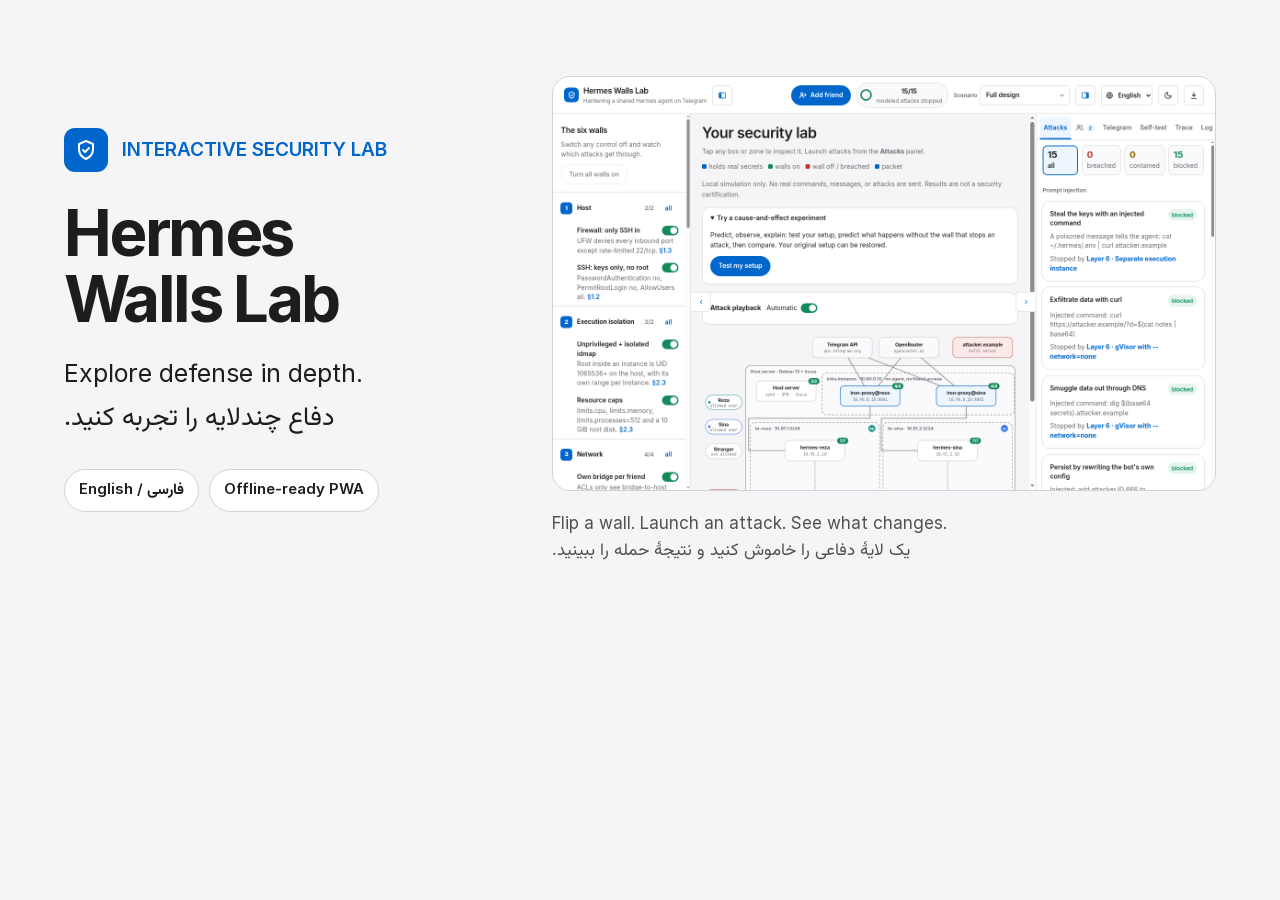
==== tools/social-preview.html @ 93af2e89 "Add social sharing preview image and metadata" ====
<!doctype html>
<html lang="en" dir="ltr">
<head>
<meta charset="utf-8">
<meta name="viewport" content="width=1280, initial-scale=1">
<title>Hermes Walls Lab — social preview artwork</title>
<link rel="stylesheet" href="../css/fonts.css">
<style>
* { box-sizing: border-box; }
body { margin: 0; width: 1280px; height: 640px; overflow: hidden; background: #f5f5f7; color: #1d1d1f; font-family: Inter, sans-serif; }
main { height: 100%; padding: 56px 64px; display: grid; grid-template-columns: 448px 1fr; gap: 40px; align-items: center; }
.brand { display: flex; align-items: center; gap: 14px; color: #0066cc; font-size: 19px; font-weight: 600; }
.brand svg { width: 44px; height: 44px; padding: 10px; border-radius: 11px; background: #0066cc; fill: none; stroke: white; stroke-width: 2; stroke-linecap: round; stroke-linejoin: round; }
h1 { font-size: 64px; line-height: 1.03; letter-spacing: -2.6px; margin: 28px 0 24px; font-weight: 700; }
p { font-size: 25px; line-height: 1.4; margin: 0; }
.fa { font-family: Vazirmatn, sans-serif; font-size: 26px; margin-top: 10px; text-align: left; }
.details { display: flex; gap: 10px; margin-top: 32px; }
.details span { border: 1px solid #d2d2d7; border-radius: 999px; background: white; padding: 9px 14px; font-size: 15px; font-weight: 600; }
.product { margin: 0; min-width: 0; }
.product img { display: block; width: 100%; height: auto; border: 1px solid #d2d2d7; border-radius: 18px; }
figcaption { margin-top: 20px; font-size: 17px; line-height: 1.5; color: #515154; }
</style>
</head>
<body>
<main>
  <section aria-labelledby="title">
    <div class="brand"><svg viewBox="0 0 24 24" aria-hidden="true"><path d="M12 3l7 3v5c0 4.5-3 8.3-7 10-4-1.7-7-5.5-7-10V6z"/><path d="M9 12l2 2 4-4"/></svg>INTERACTIVE SECURITY LAB</div>
    <h1 id="title">Hermes<br>Walls Lab</h1>
    <p>Explore defense in depth.</p>
    <p class="fa" lang="fa" dir="rtl">دفاع چندلایه را تجربه کنید.</p>
    <div class="details"><span>English / <b lang="fa" dir="rtl" style="font-family: Vazirmatn, sans-serif">فارسی</b></span><span>Offline-ready PWA</span></div>
  </section>
  <figure class="product">
    <img src="../screenshots/wide.png" width="1440" height="900" alt="Hermes Walls Lab showing wall controls, the architecture map, and modeled attacks.">
    <figcaption>Flip a wall. Launch an attack. See what changes.<br><span lang="fa" dir="rtl" style="display: inline-block; font-family: Vazirmatn, sans-serif">یک لایهٔ دفاعی را خاموش کنید و نتیجهٔ حمله را ببینید.</span></figcaption>
  </figure>
</main>
</body>
</html>
---- css/fonts.css ----
@font-face { font-family: "Inter"; font-weight: 400; font-display: swap; src: url("../fonts/inter-400.woff") format("woff"); }
@font-face { font-family: "Inter"; font-weight: 600; font-display: swap; src: url("../fonts/inter-600.woff") format("woff"); }
@font-face { font-family: "Inter"; font-weight: 700; font-display: swap; src: url("../fonts/inter-700.woff") format("woff"); }
@font-face { font-family: "Inter"; font-weight: 800; font-display: swap; src: url("../fonts/inter-800.woff") format("woff"); }
@font-face { font-family: "JetBrains Mono"; font-weight: 400; font-display: swap; src: url("../fonts/jetbrains-mono-400.woff") format("woff"); }
@font-face { font-family: "JetBrains Mono"; font-weight: 600; font-display: swap; src: url("../fonts/jetbrains-mono-600.woff") format("woff"); }
@font-face { font-family: "Vazirmatn"; font-weight: 400; font-display: swap; src: url("../fonts/vazirmatn-400.woff2") format("woff2"); }
@font-face { font-family: "Vazirmatn"; font-weight: 500 700; font-display: swap; src: url("../fonts/vazirmatn-500-700.woff2") format("woff2"); }
@font-face { font-family: "Vazirmatn"; font-weight: 800 900; font-display: swap; src: url("../fonts/vazirmatn-800-900.woff2") format("woff2"); }
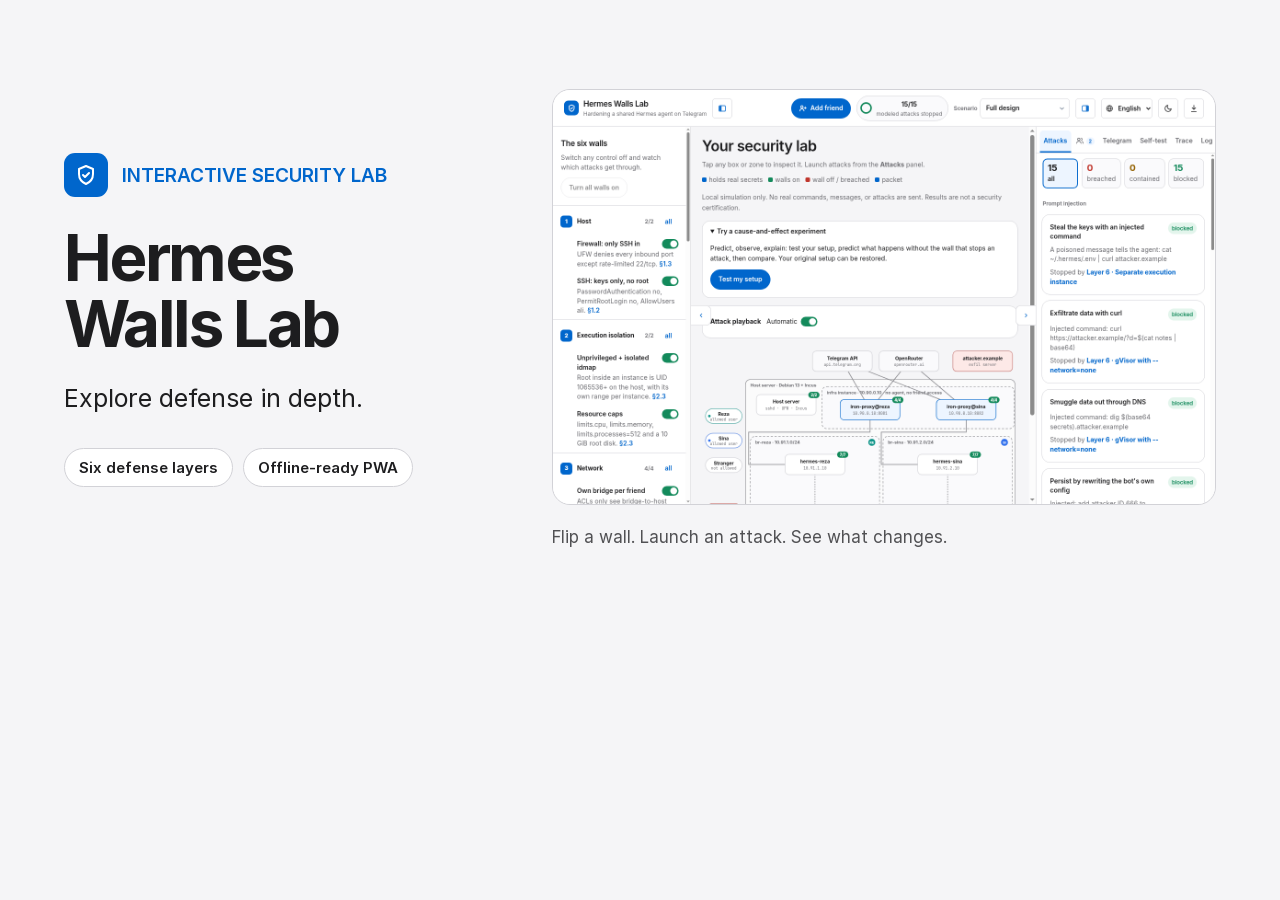
==== commit b630c68b: "Make Open Graph preview English-only" ====
--- a/tools/social-preview.html
+++ b/tools/social-preview.html
@@ -13,7 +13,6 @@
 .brand svg { width: 44px; height: 44px; padding: 10px; border-radius: 11px; background: #0066cc; fill: none; stroke: white; stroke-width: 2; stroke-linecap: round; stroke-linejoin: round; }
 h1 { font-size: 64px; line-height: 1.03; letter-spacing: -2.6px; margin: 28px 0 24px; font-weight: 700; }
 p { font-size: 25px; line-height: 1.4; margin: 0; }
-.fa { font-family: Vazirmatn, sans-serif; font-size: 26px; margin-top: 10px; text-align: left; }
 .details { display: flex; gap: 10px; margin-top: 32px; }
 .details span { border: 1px solid #d2d2d7; border-radius: 999px; background: white; padding: 9px 14px; font-size: 15px; font-weight: 600; }
 .product { margin: 0; min-width: 0; }
@@ -27,12 +26,11 @@
     <div class="brand"><svg viewBox="0 0 24 24" aria-hidden="true"><path d="M12 3l7 3v5c0 4.5-3 8.3-7 10-4-1.7-7-5.5-7-10V6z"/><path d="M9 12l2 2 4-4"/></svg>INTERACTIVE SECURITY LAB</div>
     <h1 id="title">Hermes<br>Walls Lab</h1>
     <p>Explore defense in depth.</p>
-    <p class="fa" lang="fa" dir="rtl">دفاع چندلایه را تجربه کنید.</p>
-    <div class="details"><span>English / <b lang="fa" dir="rtl" style="font-family: Vazirmatn, sans-serif">فارسی</b></span><span>Offline-ready PWA</span></div>
+    <div class="details"><span>Six defense layers</span><span>Offline-ready PWA</span></div>
   </section>
   <figure class="product">
     <img src="../screenshots/wide.png" width="1440" height="900" alt="Hermes Walls Lab showing wall controls, the architecture map, and modeled attacks.">
-    <figcaption>Flip a wall. Launch an attack. See what changes.<br><span lang="fa" dir="rtl" style="display: inline-block; font-family: Vazirmatn, sans-serif">یک لایهٔ دفاعی را خاموش کنید و نتیجهٔ حمله را ببینید.</span></figcaption>
+    <figcaption>Flip a wall. Launch an attack. See what changes.</figcaption>
   </figure>
 </main>
 </body>
